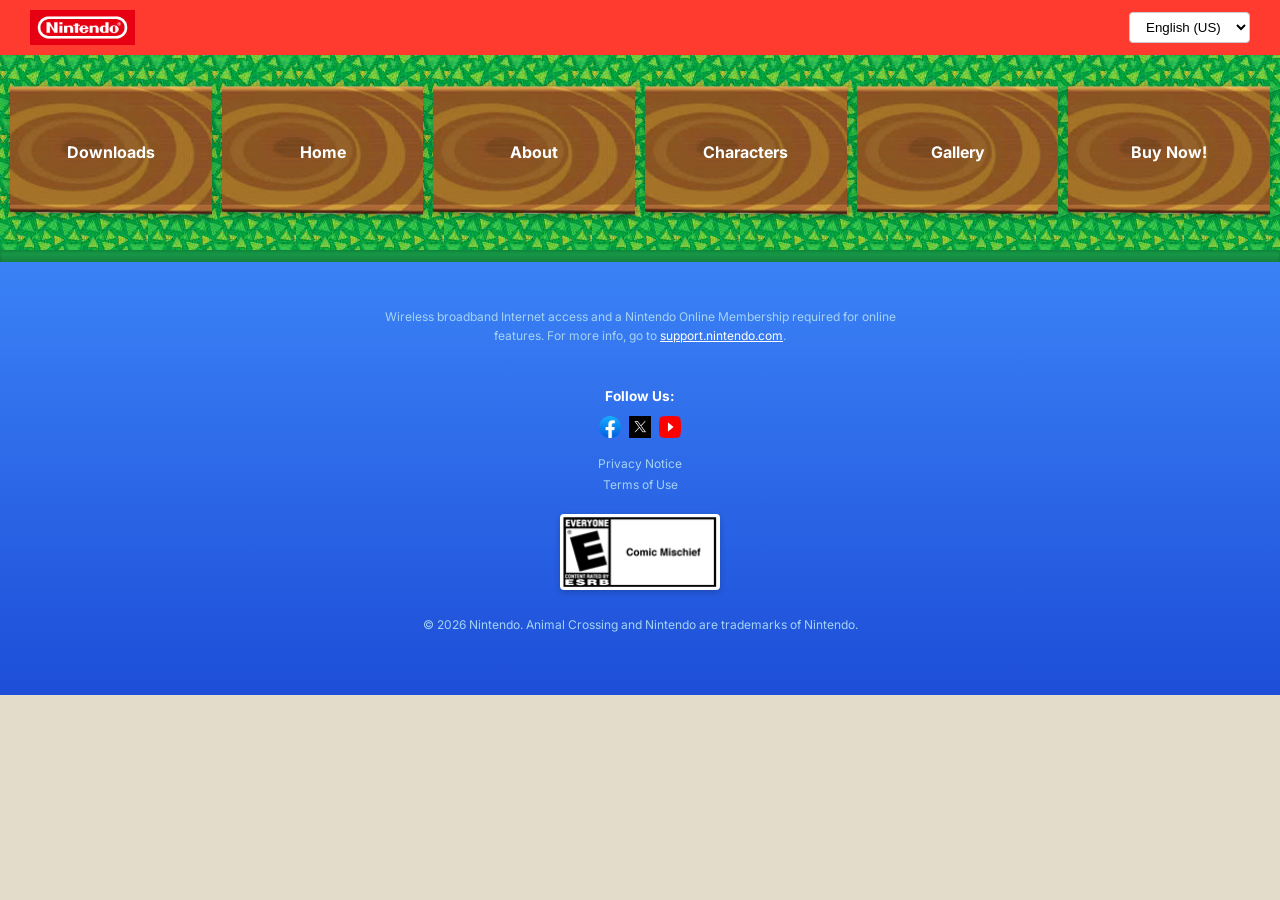
==== about.html @ 31c21793 "Pasted Nav bar" ====
<!DOCTYPE html>
<html lang="en">
<head>
    <meta charset="UTF-8">
    <meta name="viewport" content="width=device-width, initial-scale=1.0">
    <title>Animal Crossing: New Leaf - Nintendo Switch 2 Edition</title>
    <link rel="preconnect" href="https://fonts.googleapis.com">
    <link rel="preconnect" href="https://fonts.gstatic.com" crossorigin>
    <link href="https://fonts.googleapis.com/css2?family=Fredoka:wght@400;700&family=Inter:wght@400;700&display=swap" rel="stylesheet">
    <link rel="stylesheet" href="style.css">
</head>
<body class="downloads-page-body">

    <header id="top" class="top-bar">
        <div class="logo-box">
            <a href="index.html">
                <img src="images/Nintendo.svg.webp" alt="Website Logo" class="header-logo">
            </a>
        </div>
        <div class="language-selector">
            <select aria-label="Language Selector">
                <option value="en">English (US)</option>
            </select>
        </div>
    </header>

    <nav class="green-nav">
    <input type="checkbox" id="nav-toggle" class="nav-toggle">
    <label for="nav-toggle" class="hamburger-btn">
        <span></span>
        <span></span>
        <span></span>
    </label>
    <div class="nav-items-container">
        <a href="downloads.html" class="nav-item">Downloads</a>
        <a href="index.html" class="nav-item">Home</a>
        <a href="about.html" class="nav-item">About</a>
        <a href="characters.html" class="nav-item">Characters</a>
        <a href="gallery.html" class="nav-item">Gallery</a>
        <a href="#buy-modal" class="nav-item">Buy Now!</a>
    </div>
</nav>

<div class="nav-divider"></div>

<footer class="site-footer">
        <div class="footer-legal-text">
            <p>Wireless broadband Internet access and a Nintendo Online Membership required for online features. For more info, go to <a href="https://support.nintendo.com" target="_blank">support.nintendo.com</a>.</p>
        </div>

        <div class="footer-badges-row">
            <div class="footer-social-col">
                <span class="follow-text">Follow Us:</span>
                <div class="social-icons">
                    <a href="#" aria-label="Facebook"><img src="images/facebook.webp" alt=""></a>
                    <a href="#" aria-label="Twitter"><img src="images/twitter.webp" alt=""></a>
                    <a href="#" aria-label="YouTube"><img src="images/youtube.webp" alt=""></a>
                </div>
                <div class="footer-policy-links">
                    <a href="#">Privacy Notice</a>
                    <a href="#">Terms of Use</a>
                </div>
            </div>

            <div class="footer-badge-item">
                <img src="images/esrb.png" alt="ESRB Rating: E for Everyone with mild cartoon violence and crude humor" class="footer-img-box">
            </div>
        </div>

        <div class="footer-copyright">
            <p>&copy; 2026 Nintendo. Animal Crossing and Nintendo are trademarks of Nintendo.</p>
        </div>
    </footer>
</body>
---- style.css ----
/* CSS by Antonio Cortez */

@layer reset, base, layout, components, utilities, states, overrides, print;

/* TOKENS AND CUSTOM PROPERTIES */
@layer base {
    :root {
        --color-bg-cream: #e3dccb;
        --color-bg-main: #008000;
        --color-primary: #3b82f6;
        --color-primary-dark: #1d4ed8;
        --color-accent-red: #ff3b30;
        --color-accent-yellow: #facc15;
        --color-text-dark: #333333;
        --color-text-light: #ffffff;

        --font-body: 'Inter', Arial, sans-serif;
        --font-heading: 'Fredoka', Arial, sans-serif;

        --font-size-sm: 0.85rem;
        --font-size-base: 1rem;
        --font-size-lg: 1.2rem;
        --font-size-xl: 1.6rem;

        --line-height-body: 1.6;
        --max-line-length: 65ch;

        --spacing-md: 20px;
        --spacing-lg: 40px;

        --radius-sm: 4px;
        --radius-md: 8px;
        --radius-lg: 12px;
        --radius-pill: 50%;
    }
}


/* CSS RESET */

@layer reset {

    /* http://meyerweb.com/eric/tools/css/reset/ 
   v2.0 | 20110126
   License: none (public domain)
    */

    html, body, div, span, applet, object, iframe,
    h1, h2, h3, h4, h5, h6, p, blockquote, pre,
    a, abbr, acronym, address, big, cite, code,
    del, dfn, em, img, ins, kbd, q, s, samp,
    small, strike, strong, sub, sup, tt, var,
    b, u, i, center,
    dl, dt, dd, ol, ul, li,
    fieldset, form, label, legend,
    table, caption, tbody, tfoot, thead, tr, th, td,
    article, aside, canvas, details, embed, 
    figure, figcaption, footer, header, hgroup, 
    menu, nav, output, ruby, section, summary,
    time, mark, audio, video {
        margin: 0;
        padding: 0;
        border: 0;
        font-size: 100%;
        font: inherit;
        vertical-align: baseline;
    }
    /* HTML5 display-role reset for older browsers */
    article, aside, details, figcaption, figure, 
    footer, header, hgroup, menu, nav, section {
        display: block;
    }

    ol, ul { list-style: none; }
    table { border-collapse: collapse; border-spacing: 0; }
}


/* BASE STYLES */

@layer base {
    html {
        scroll-behavior: smooth;
    }

    body {
        margin: 0;
        font-family: var(--font-body);
        font-size: var(--font-size-base);
        line-height: var(--line-height-body);
        color: var(--color-text-dark);
        background-color: var(--color-bg-cream);
    }

    h1, h2, h3, h4, h5, h6 {
        font-family: var(--font-heading);
        color: var(--color-text-dark);
        margin-bottom: 0.75rem;
    }

    p {
        max-width: var(--max-line-length);
        margin-bottom: 1rem;
    }
}


/* COMPONENTS */

@layer components {
    .top-bar {
        background-color: var(--color-accent-red);
        display: flex;
        justify-content: space-between;
        align-items: center;
        padding: 10px 30px;
    }

    .logo-box {
        display: flex;
        align-items: center;
    }

    .header-logo {
        height: 35px;
        width: auto;
        display: block;
    }

    .language-selector select {
        padding: 6px 12px;
        border-radius: var(--radius-sm);
        border: 1px solid #ccc;
        background-color: #fff;
        cursor: pointer;
    }

    .banner-section {
        background-image: url('images/sea_background.png');
        background-size: cover;
        background-position: center;
        background-repeat: no-repeat;
        background-color: #e8b0f7;
        padding: 60px 20px;
        display: flex;
        justify-content: center;
        align-items: center;
        position: relative;
    }

    .banner-image-box {
        background-color: transparent;
        width: 100%;
        max-width: 700px;
        aspect-ratio: 7 / 3;
        display: flex;
        justify-content: center;
        align-items: center;
    }

    .banner-img {
        width: 100%;
        height: auto;
        border-radius: var(--radius-md);
        box-shadow: 0 4px 15px rgba(0, 0, 0, 0.2);
        display: block;
    }

    .overlapping-logo {
        position: absolute;
        top: -5px;
        left: 50%;
        transform: translateX(-50%);
        width: 500px;
        max-width: 90vw;
        height: auto;
        aspect-ratio: 5 / 5;
        animation: fadeInAndFloat 1.5s ease-out forwards;
        z-index: 10;
        filter: drop-shadow(0 4px 6px rgba(0, 0, 0, 0.3));
    }

    @keyframes fadeInAndFloat {
        0% { opacity: 0; transform: translate(-50%, -30px); }
        100% { opacity: 1; transform: translate(-50%, 0); }
    }

    .green-nav {
        background-image: url('images/grass.jpg');
        background-repeat: repeat;
        background-color: #2e8b57;
        display: flex;
        justify-content: space-evenly;
        align-items: center;
        padding: 20px 10px;
    }

    .nav-items-container {
        display: flex;
        justify-content: space-evenly;
        align-items: center;
        width: 100%;
        gap: 10px;
    }

    .nav-item {
        background-image: url('images/board_icon.png');
        background-size: cover;
        background-position: center;
        background-repeat: no-repeat;
        width: 210px;
        height: 155px;
        display: flex;
        align-items: center;
        justify-content: center;
        text-decoration: none;
        color: var(--color-text-light);
        font-weight: bold;
        filter: drop-shadow(0 2px 4px rgba(0, 0, 0, 0.3));
        transition: transform 0.2s ease;
    }

    .nav-divider {
        height: 12px;
        background: linear-gradient(to bottom, #16a34a, #15803d);
        box-shadow: inset 0 2px 3px rgba(0, 0, 0, 0.2);
    }

    .nav-toggle, 
    .hamburger-btn {
        display: none;
    }

    .main-content {
        background-image: url('images/green_background.jpg');
        background-position: center;
        background-repeat: no-repeat;
        background-size: cover;
        background-color: var(--color-bg-main);
        text-align: center;
        padding: 40px 20px 60px 20px;
    }

    .wooden-title-banner {
        background-image: url('images/board_icon.png');
        background-size: 100% 100%;
        background-repeat: no-repeat;
        padding: 18px 60px;
        margin-bottom: -15px;
        z-index: 3;
        filter: drop-shadow(0 4px 6px rgba(0, 0, 0, 0.4));
    }

    .wooden-title-banner h2 {
        margin: 0;
        font-size: var(--font-size-xl);
        color: #ffffff;
        text-shadow: 2px 2px 4px rgba(0, 0, 0, 0.5);
        text-align: center;
    }

    .downloads-main-content {
        background-image: url('images/sea_background.png');
        background-size: cover;
        background-position: center;
        background-repeat: no-repeat;
        position: relative;
        padding: 60px 20px 80px 20px;
        display: flex;
        flex-direction: column;
        align-items: center;
    }

    .downloads-main-content::before {
        content: "";
        position: absolute;
        top: 0; left: 0; right: 0; bottom: 0;
        backdrop-filter: blur(6px);
        background-color: rgba(0, 0, 0, 0.2);
        z-index: 1;
    }

    .downloads-main-content > * {
        position: relative;
        z-index: 2;
    }

    .downloads-panel {
        background-image: url('images/apple_print.png');
        background-repeat: repeat;
        background-size: 200px;
        border-radius: 16px;
        border: 4px solid #ffffff;
        box-shadow: 0 10px 30px rgba(0, 0, 0, 0.3);
        max-width: 850px;
        width: 100%;
        padding: 50px 40px 40px 40px;
        text-align: center;
    }

    .downloads-panel h3 {
        margin-top: 0;
        color: #15803d;
        font-size: 1.7rem;
        margin-bottom: 20px;
        text-shadow: 1px 1px 2px rgba(0,0,0,0.1);
    }

    .panel-intro {
        background-color: #ffffff;
        border: 2px solid #cbd5e1;
        border-radius: 10px;
        padding: 18px 22px;
        box-shadow: 0 4px 10px rgba(0, 0, 0, 0.06);
        font-size: 1.05rem;
        color: #333333;
        max-width: 650px;
        margin: 0 auto 25px auto;
        line-height: 1.5;
        text-align: left;
    }

    .downloads-card-grid {
        display: grid;
        grid-template-columns: repeat(auto-fit, minmax(260px, 1fr));
        gap: 20px;
        margin-top: 35px;
    }

    .sub-feature-card {
        background-color: #ffffff;
        border: 2px solid #cbd5e1;
        border-radius: 10px;
        overflow: hidden;
        box-shadow: 0 4px 10px rgba(0, 0, 0, 0.08);
        display: flex;
        flex-direction: column;
        text-align: left;
        transition: transform 0.2s ease, box-shadow 0.2s ease;
    }

    .sub-card-header {
        background: linear-gradient(to bottom, #3b82f6, #1d4ed8);
        color: #ffffff;
        padding: 12px 15px;
        font-weight: bold;
        font-size: 1rem;
        text-shadow: 1px 1px 2px rgba(0,0,0,0.3);
    }

    .sub-card-body {
        padding: 15px;
        display: flex;
        flex-direction: column;
        justify-content: space-between;
        flex-grow: 1;
    }

    .sub-card-body p {
        margin: 0 0 15px 0;
        font-size: 0.9rem;
        color: #4b5563;
        line-height: 1.4;
    }

    .sub-card-link {
        font-weight: bold;
        color: #2563eb;
        font-size: 0.85rem;
        text-decoration: none;
    }

    .sub-card-preview {
        width: 100%;
        height: 100%;
        background-color: #f1f5f9;
        border-radius: 6px;
        overflow: hidden;
        margin-bottom: 12px;
        border: 1px solid #e2e8f0;
        display: flex;
        align-items: center;
        justify-content: center;
    }

    .sub-card-preview img {
        width: 100%;
        height: 100%;
        object-fit: cover;
        display: block;
    }

    .downloads-main-content .trailer-wrapper {
        max-width: 1200px;
        width: 100%;
        align-items: center;
        gap: 20px;
    }

    .trailer-wrapper {
        display: flex;
        justify-content: center;
        align-items: center;
        gap: 30px;
        max-width: 1100px;
        margin: 0 auto 40px auto;
    }

    .char-box {
        width: 200px;
        aspect-ratio: 3 / 4;
        display: flex;
        justify-content: center;
        align-items: center;
    }

    .floating-char {
        width: 100%;
        height: auto;
        display: block;
        filter: drop-shadow(0 10px 8px rgba(0, 0, 0, 0.4));
    }

    .trailer-wrapper .video-container {
        margin-bottom: 0;
        flex-grow: 1;
        max-width: 550px;
    }

    .video-container {
        display: flex;
        justify-content: center;
        margin-bottom: 40px;
    }

    .video-backdrop-box {
        background-image: url('images/video_background.png');
        background-size: cover;
        background-position: center;
        background-repeat: no-repeat;
        padding: 30px 40px;
        border-radius: var(--radius-lg);
        display: flex;
        justify-content: center;
        align-items: center;
        height: 100%;
        width: 100%;
        max-width: 650px;
    }

    .responsive-video-wrapper {
        position: relative;
        width: 100%;
        aspect-ratio: 16 / 9;
    }

    .video-box {
        background-color: #cbd5e1;
        width: 100%;
        height: 100%;
        max-width: 100%;
        display: block;
        border-radius: var(--radius-md);
        box-shadow: 0 4px 15px rgba(0, 0, 0, 0.3);
    }

    .site-footer {
        background: linear-gradient(to bottom, #3b82f6, #1d4ed8);
        color: #a5d3f3;
        padding: 45px 20px;
        font-family: inherit;
        display: flex;
        flex-direction: column;
        align-items: center;
        text-align: center;
    }

    .footer-legal-text {
        max-width: 820px;
        margin: 0 auto 25px auto;
        font-size: 0.75rem;
        line-height: 1.6;
        text-align: center;
    }

    .footer-legal-text a {
        color: #ffffff;
        text-decoration: underline;
    }

    .footer-badges-row {
        display: flex;
        flex-direction: column;
        align-items: center;
        gap: 20px;
        margin-bottom: 25px;
        width: 100%;
    }

    .footer-social-col {
        display: flex;
        flex-direction: column;
        align-items: center;
        gap: 8px;
    }

    .follow-text {
        font-weight: bold;
        font-size: 0.85rem;
        color: #ffffff;
    }

    .social-icons {
        display: flex;
        gap: 8px;
        justify-content: center;
    }

    .social-icons img {
        width: 22px;
        height: 22px;
    }

    .footer-policy-links {
        display: flex;
        flex-direction: column;
        font-size: 0.75rem;
        gap: 2px;
        align-items: center;
    }

    .footer-policy-links a {
        color: #a5d3f3;
        text-decoration: none;
    }

    .footer-badge-item {
        background-color: #ffffff;
        border-radius: var(--radius-sm);
        padding: 3px;
        display: flex;
        align-items: center;
        justify-content: center;
        box-shadow: 0 2px 6px rgba(0, 0, 0, 0.2);
    }

    .footer-img-box {
        height: 70px;
        width: auto;
        display: block;
    }

    .footer-copyright {
        display: flex;
        flex-direction: column;
        font-size: 0.75rem;
        gap: 2px;
        align-items: center;
    }
}


/* STATES */

@layer states {
    .nav-item:hover {
        transform: scale(1.08) translateY(-2px);
        filter: drop-shadow(0 4px 8px rgba(0, 0, 0, 0.4));
    }

    .footer-policy-links a:hover {
        text-decoration: underline;
    }
}


/* OVERRIDES AND RESPONSIVE MEDIA QUERIES */

@layer overrides {
    @media (max-width: 768px) {
        .green-nav {
            flex-direction: column;
            align-items: stretch;
            padding: 15px 20px;
        }

        .hamburger-btn {
            display: flex;
            flex-direction: column;
            justify-content: space-between;
            width: 35px;
            height: 26px;
            cursor: pointer;
            margin: 0 auto;
        }

        .hamburger-btn span {
            display: block;
            height: 4px;
            width: 100%;
            background-color: #ffffff;
            border-radius: var(--radius-sm);
            box-shadow: 0 2px 4px rgba(0, 0, 0, 0.3);
        }

        .nav-items-container {
            display: none;
            flex-direction: column;
            gap: 12px;
            width: 100%;
            margin-top: 15px;
        }

        .nav-toggle:checked ~ .nav-items-container {
            display: flex;
        }

        .green-nav .nav-item {
            width: 100%;
            height: 70px;
            background-size: cover;
        }
    }
}


/* PRINT STYLES */

@layer print {
    @media print {
        body {
            background: #ffffff !important;
            color: #000000 !important;
        }
        .top-bar, .green-nav, .site-footer {
            display: none !important;
        }
        .main-content {
            padding: 0 !important;
            background: none !important;
        }
        a {
            text-decoration: underline;
            color: #000000;
        }
    }
}
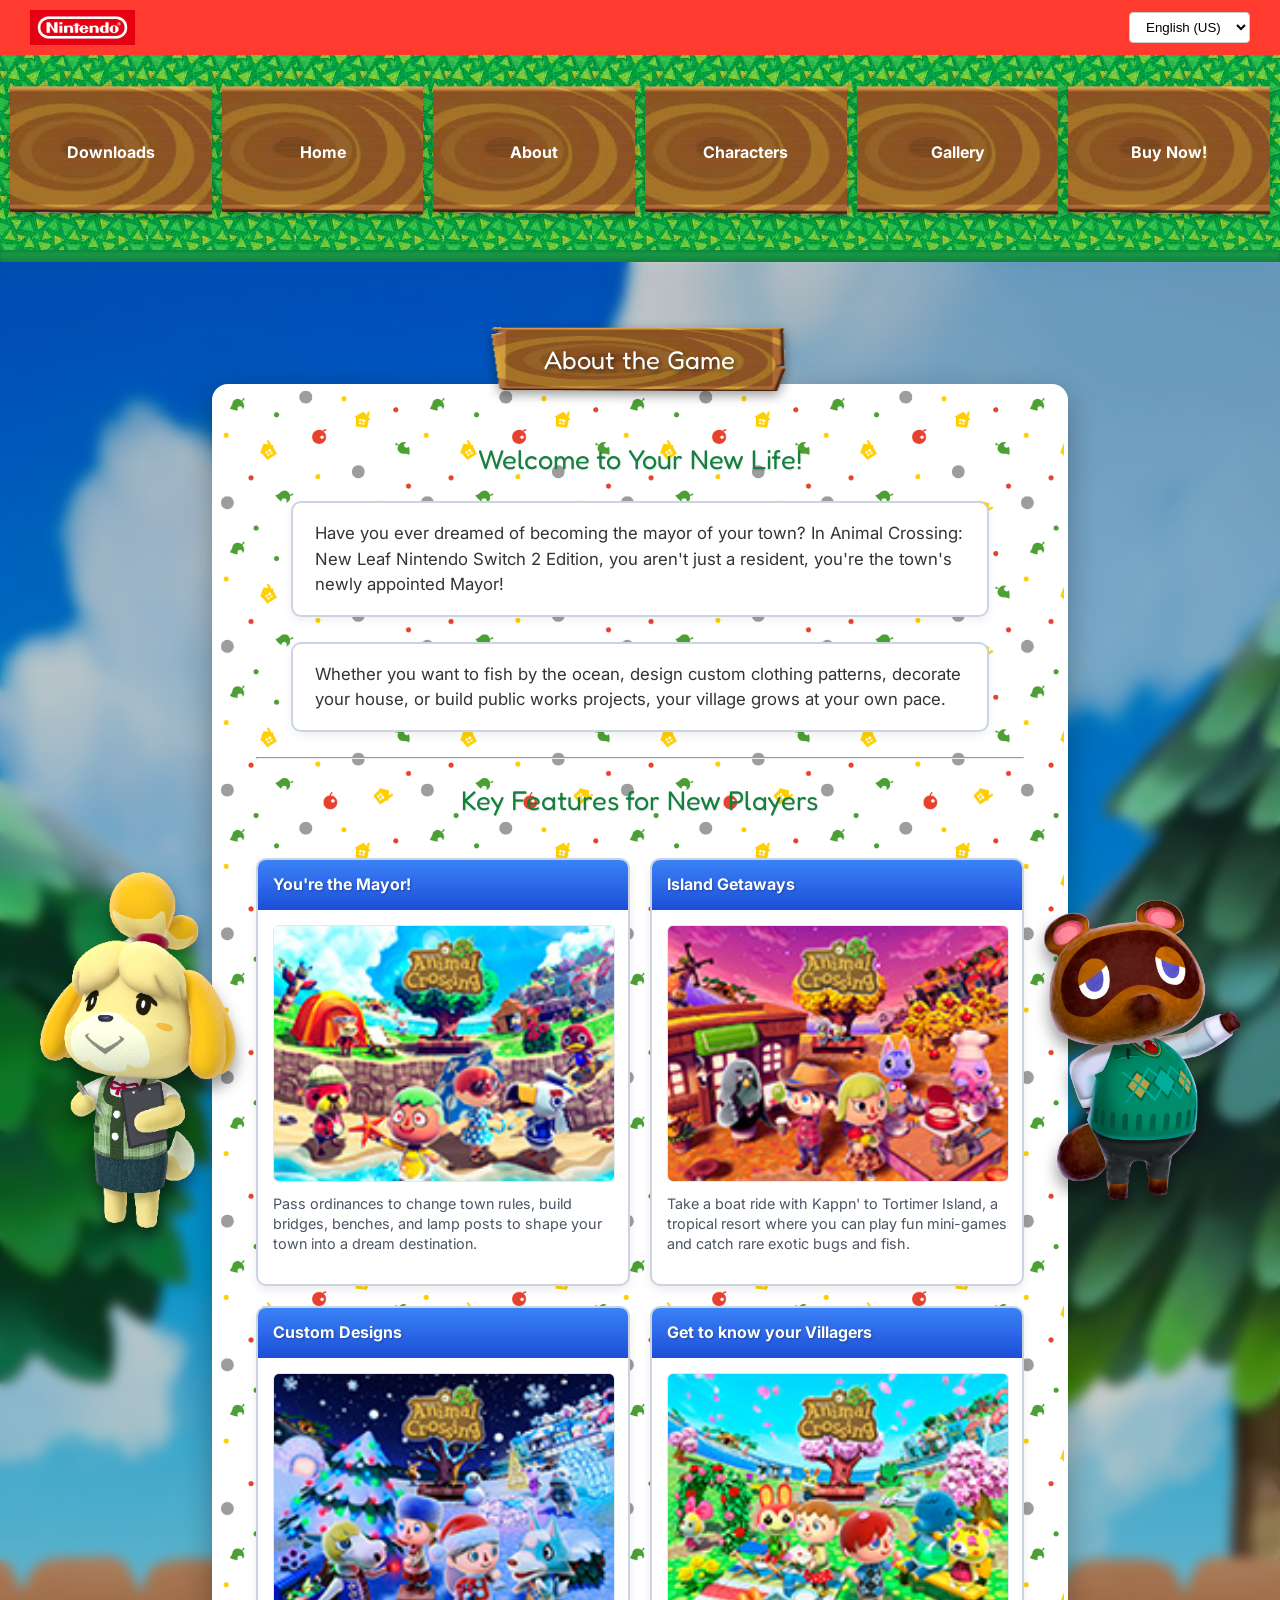
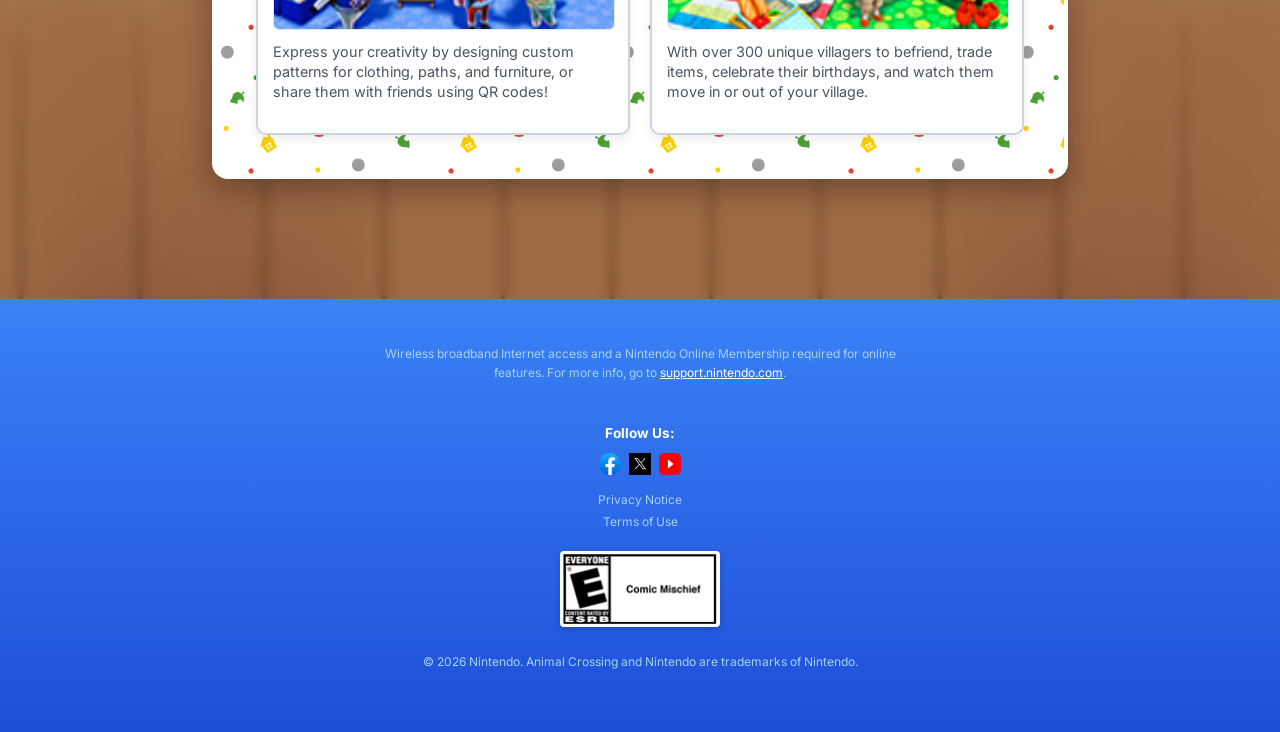
==== commit dd7c9122: "Update about.html" ====
--- a/about.html
+++ b/about.html
@@ -43,6 +43,85 @@
 
 <div class="nav-divider"></div>
 
+<main class="downloads-main-content">
+
+        <div class="trailer-wrapper">
+
+            <div class="char-box char-left">
+                <img src="images/char1.png" alt="Character 1" class="floating-char">
+            </div>
+
+            <div style="display: flex; flex-direction: column; align-items: center; flex-grow: 1; max-width: 850px;">
+
+                <div class="wooden-title-banner">
+                    <h2>About the Game</h2>
+                </div>
+
+                <div class="downloads-panel">
+                    <h3>Welcome to Your New Life!</h3>
+                    <p class="panel-intro">
+                        Have you ever dreamed of becoming the mayor of your town? In <em>Animal Crossing: New Leaf Nintendo Switch 2 Edition</em>, you aren't just a resident, you're the town's newly appointed Mayor!
+                    </p>
+                    <p class="panel-intro">
+                        Whether you want to fish by the ocean, design custom clothing patterns, decorate your house, or build public works projects, your village grows at your own pace.
+                    </p>
+
+                    <hr class="card-section-divider">
+
+                    <h3 style="margin-top: 20px;">Key Features for New Players</h3>
+
+                    <div class="downloads-card-grid">
+
+                        <div class="sub-feature-card">
+                            <div class="sub-card-header">You're the Mayor!</div>
+                            <div class="sub-card-body">
+                                <div class="sub-card-preview">
+                                    <img src="images/wallpaper1_thumb.jpg" alt="Mayor Feature Preview">
+                                </div>
+                                <p>Pass ordinances to change town rules, build bridges, benches, and lamp posts to shape your town into a dream destination.</p>
+                            </div>
+                        </div>
+
+                        <div class="sub-feature-card">
+                            <div class="sub-card-header">Island Getaways</div>
+                            <div class="sub-card-body">
+                                <div class="sub-card-preview">
+                                    <img src="images/wallpaper2_thumb.jpg" alt="Island Feature Preview">
+                                </div>
+                                <p>Take a boat ride with Kappn' to Tortimer Island, a tropical resort where you can play fun mini-games and catch rare exotic bugs and fish.</p>
+                            </div>
+                        </div>
+
+                        <div class="sub-feature-card">
+                            <div class="sub-card-header">Custom Designs</div>
+                            <div class="sub-card-body">
+                                <div class="sub-card-preview">
+                                    <img src="images/wallpaper3_thumb.jpg" alt="Custom Designs Preview">
+                                </div>
+                                <p>Express your creativity by designing custom patterns for clothing, paths, and furniture, or share them with friends using QR codes!</p>
+                            </div>
+                        </div>
+
+                        <div class="sub-feature-card">
+                            <div class="sub-card-header">Get to know your Villagers</div>
+                            <div class="sub-card-body">
+                                <div class="sub-card-preview">
+                                    <img src="images/wallpaper4_thumb.jpg" alt="Villagers Preview">
+                                </div>
+                                <p>With over 300 unique villagers to befriend, trade items, celebrate their birthdays, and watch them move in or out of your village.</p>
+                            </div>
+                        </div>
+                    </div>
+                </div>
+            </div>
+
+            <div class="char-box char-right">
+                <img src="images/char2.png" alt="Character 2" class="floating-char">
+            </div>
+        </div>
+
+    </main>
+
 <footer class="site-footer">
         <div class="footer-legal-text">
             <p>Wireless broadband Internet access and a Nintendo Online Membership required for online features. For more info, go to <a href="https://support.nintendo.com" target="_blank">support.nintendo.com</a>.</p>
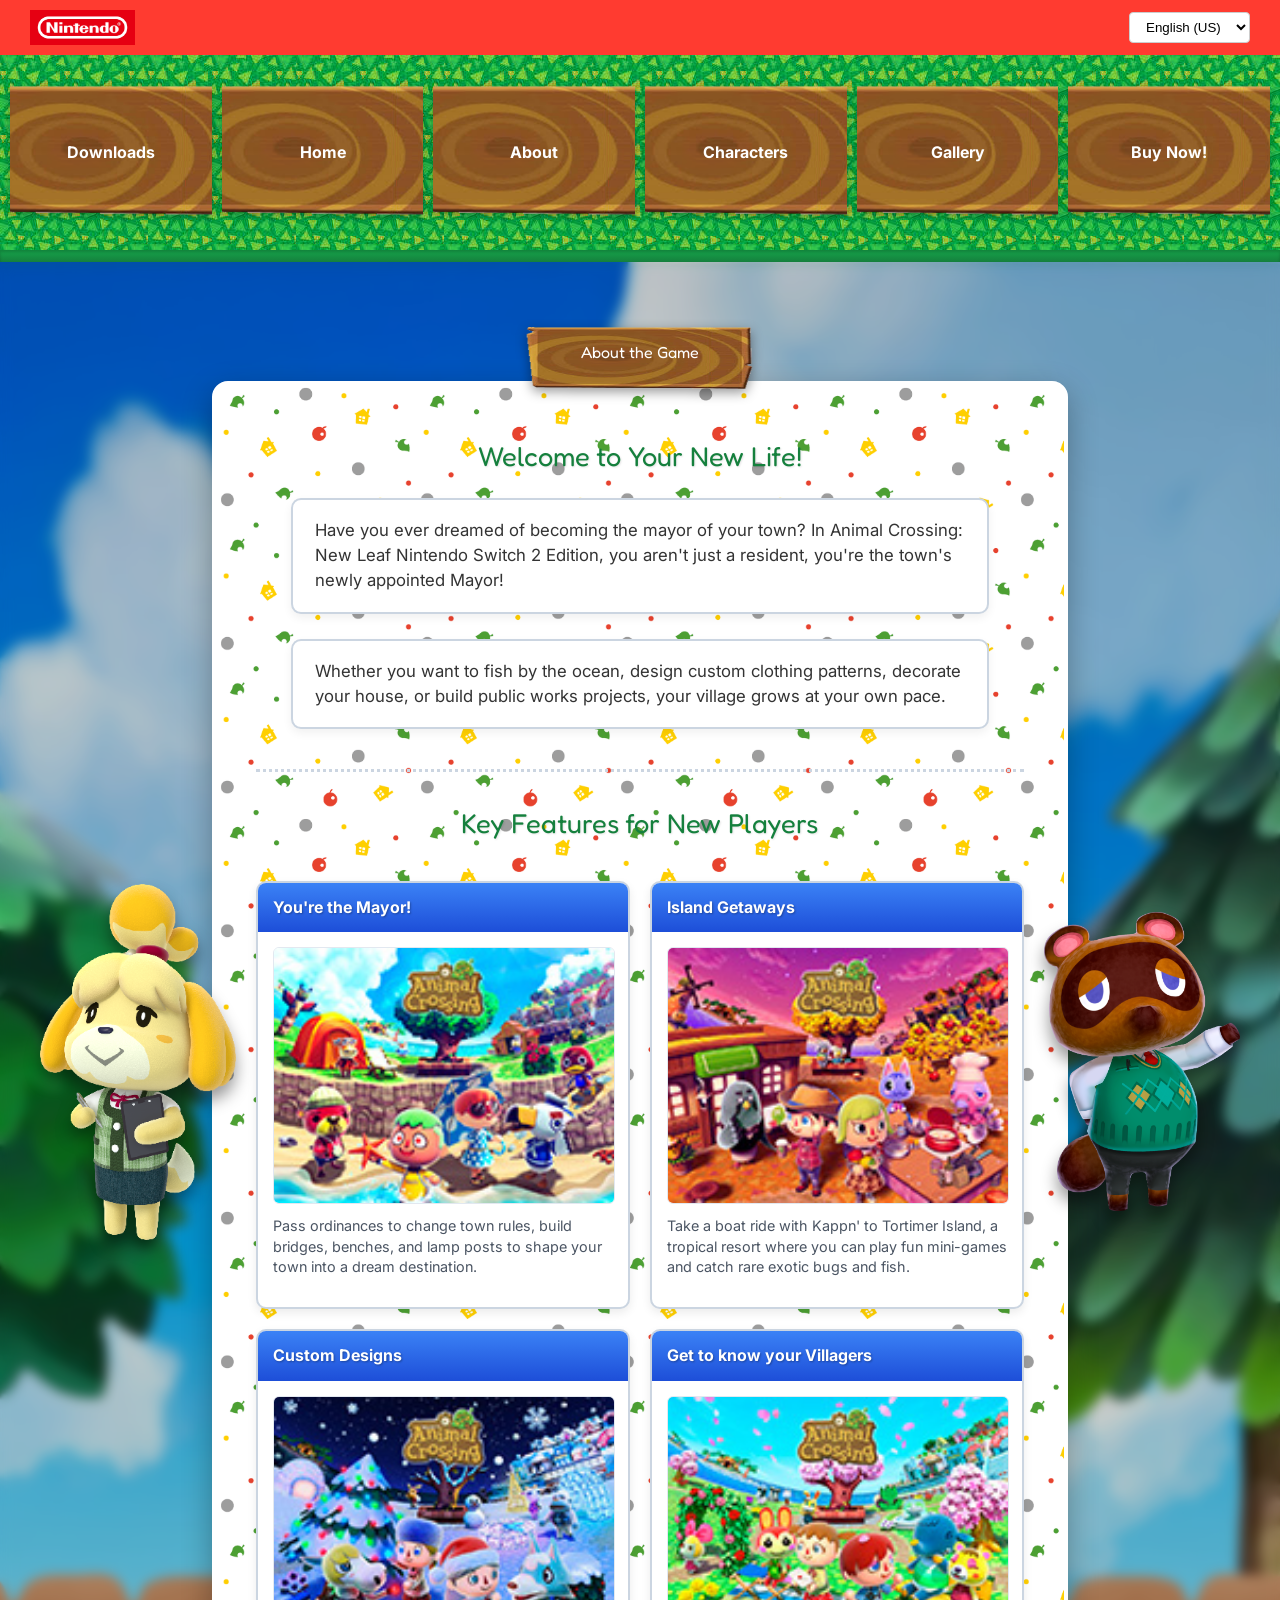
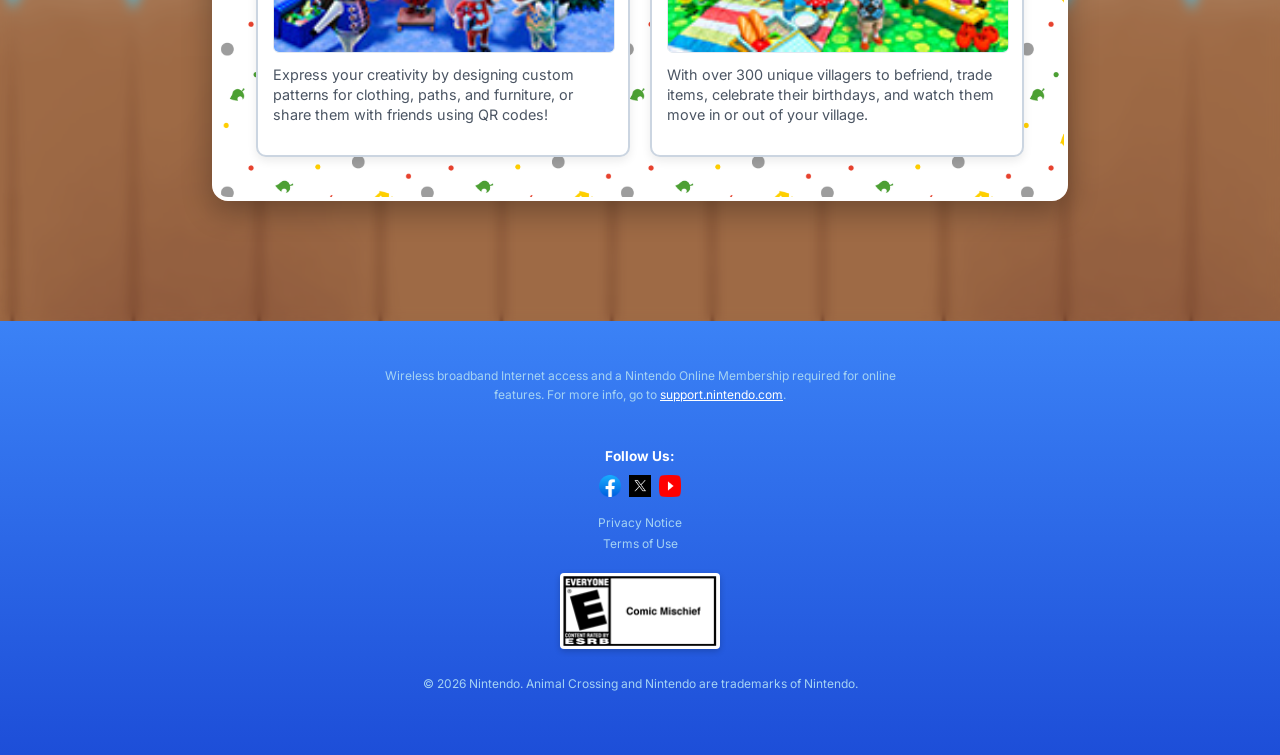
==== commit de986488: "h2 to h1" ====
--- a/about.html
+++ b/about.html
@@ -36,8 +36,8 @@
         <a href="index.html" class="nav-item">Home</a>
         <a href="about.html" class="nav-item">About</a>
         <a href="characters.html" class="nav-item">Characters</a>
-        <a href="gallery.html" class="nav-item">Gallery</a>
-        <a href="#buy-modal" class="nav-item">Buy Now!</a>
+        <a href="#" class="nav-item">Gallery</a>
+        <a href="#" class="nav-item">Buy Now!</a>
     </div>
 </nav>
 
@@ -54,7 +54,7 @@
             <div style="display: flex; flex-direction: column; align-items: center; flex-grow: 1; max-width: 850px;">
 
                 <div class="wooden-title-banner">
-                    <h2>About the Game</h2>
+                    <h1>About the Game</h1>
                 </div>
 
                 <div class="downloads-panel">
--- a/style.css
+++ b/style.css
@@ -7,7 +7,7 @@
     :root {
         --color-bg-cream: #e3dccb;
         --color-bg-main: #008000;
-        --color-primary: #3b82f6;
+        --color-primary: #2a71e3;
         --color-primary-dark: #1d4ed8;
         --color-accent-red: #ff3b30;
         --color-accent-yellow: #facc15;
@@ -94,7 +94,7 @@
 
     h1, h2, h3, h4, h5, h6 {
         font-family: var(--font-heading);
-        color: var(--color-text-dark);
+        color: var(--color-text-light);
         margin-bottom: 0.75rem;
     }
 
@@ -421,6 +421,80 @@
         filter: drop-shadow(0 10px 8px rgba(0, 0, 0, 0.4));
     }
 
+    .card-section-divider {
+        border: none;
+        border-top: 3px dotted #cbd5e1;
+        margin: 40px 0 30px 0;
+        width: 100%;
+    }
+
+    .char-vertical-list {
+        display: flex;
+        flex-direction: column;
+        gap: 30px;
+        margin-top: 25px;
+    }
+
+    .char-profile-card {
+        background-color: #ffffff;
+        border: 2px solid #cbd5e1;
+        border-radius: 12px;
+        padding: 20px;
+        display: flex;
+        align-items: center;
+        gap: 25px;
+        box-shadow: 0 4px 12px rgba(0, 0, 0, 0.08);
+        text-align: left;
+        transition: transform 0.2s ease, box-shadow 0.2s ease;
+    }
+
+    .char-profile-card:hover {
+        transform: translateY(-3px);
+        box-shadow: 0 6px 16px rgba(0, 0, 0, 0.15);
+    }
+
+    .char-render-space {
+        width: 140px;
+        height: 140px;
+        flex-shrink: 0;
+        background-color: #f1f5f9;
+        border-radius: 8px;
+        display: flex;
+        align-items: center;
+        justify-content: center;
+        border: 1px solid #e2e8f0;
+    }
+
+    .profile-char-img {
+        max-width: 120px;
+        max-height: 120px;
+        object-fit: contain;
+        filter: drop-shadow(0 4px 6px rgba(0, 0, 0, 0.2));
+    }
+
+    .char-info-box {
+        flex-grow: 1;
+        display: flex;
+        flex-direction: column;
+        gap: 10px;
+    }
+
+    .wooden-name-banner {
+        background-image: url('images/board_icon.png');
+        background-size: 100% 100%;
+        background-repeat: no-repeat;
+        padding: 10px 25px;
+        display: inline-block;
+        filter: drop-shadow(0 2px 4px rgba(0, 0, 0, 0.3));
+    }
+
+    .wooden-name-banner h3 {
+        margin: 0;
+        font-size: 1.2rem;
+        color: #ffffff;
+        text-shadow: 1px 1px 3px rgba(0, 0, 0, 0.5);
+    }
+
     .trailer-wrapper .video-container {
         margin-bottom: 0;
         flex-grow: 1;
@@ -556,6 +630,12 @@
         font-size: 0.75rem;
         gap: 2px;
         align-items: center;
+    }
+
+    :focus-visible {
+    outline: 3px solid var(--color-accent-yellow);
+    outline-offset: 2px;
+    box-shadow: 0 0 0 5px #ffffff;
     }
 }
 
@@ -620,6 +700,24 @@
             height: 70px;
             background-size: cover;
         }
+
+        @media (max-width: 600px) {
+        .char-profile-card {
+            flex-direction: column;
+            text-align: center;
+        }
+        .char-info-box {
+            align-items: center;
+        }
+
+        @media (prefers-reduced-motion: reduce) {
+        .overlapping-logo {
+                animation: none;
+            }
+            .nav-item {
+                transition: none;
+            }
+        }
     }
 }
 
@@ -643,5 +741,6 @@
             text-decoration: underline;
             color: #000000;
         }
+        }
     }
 }
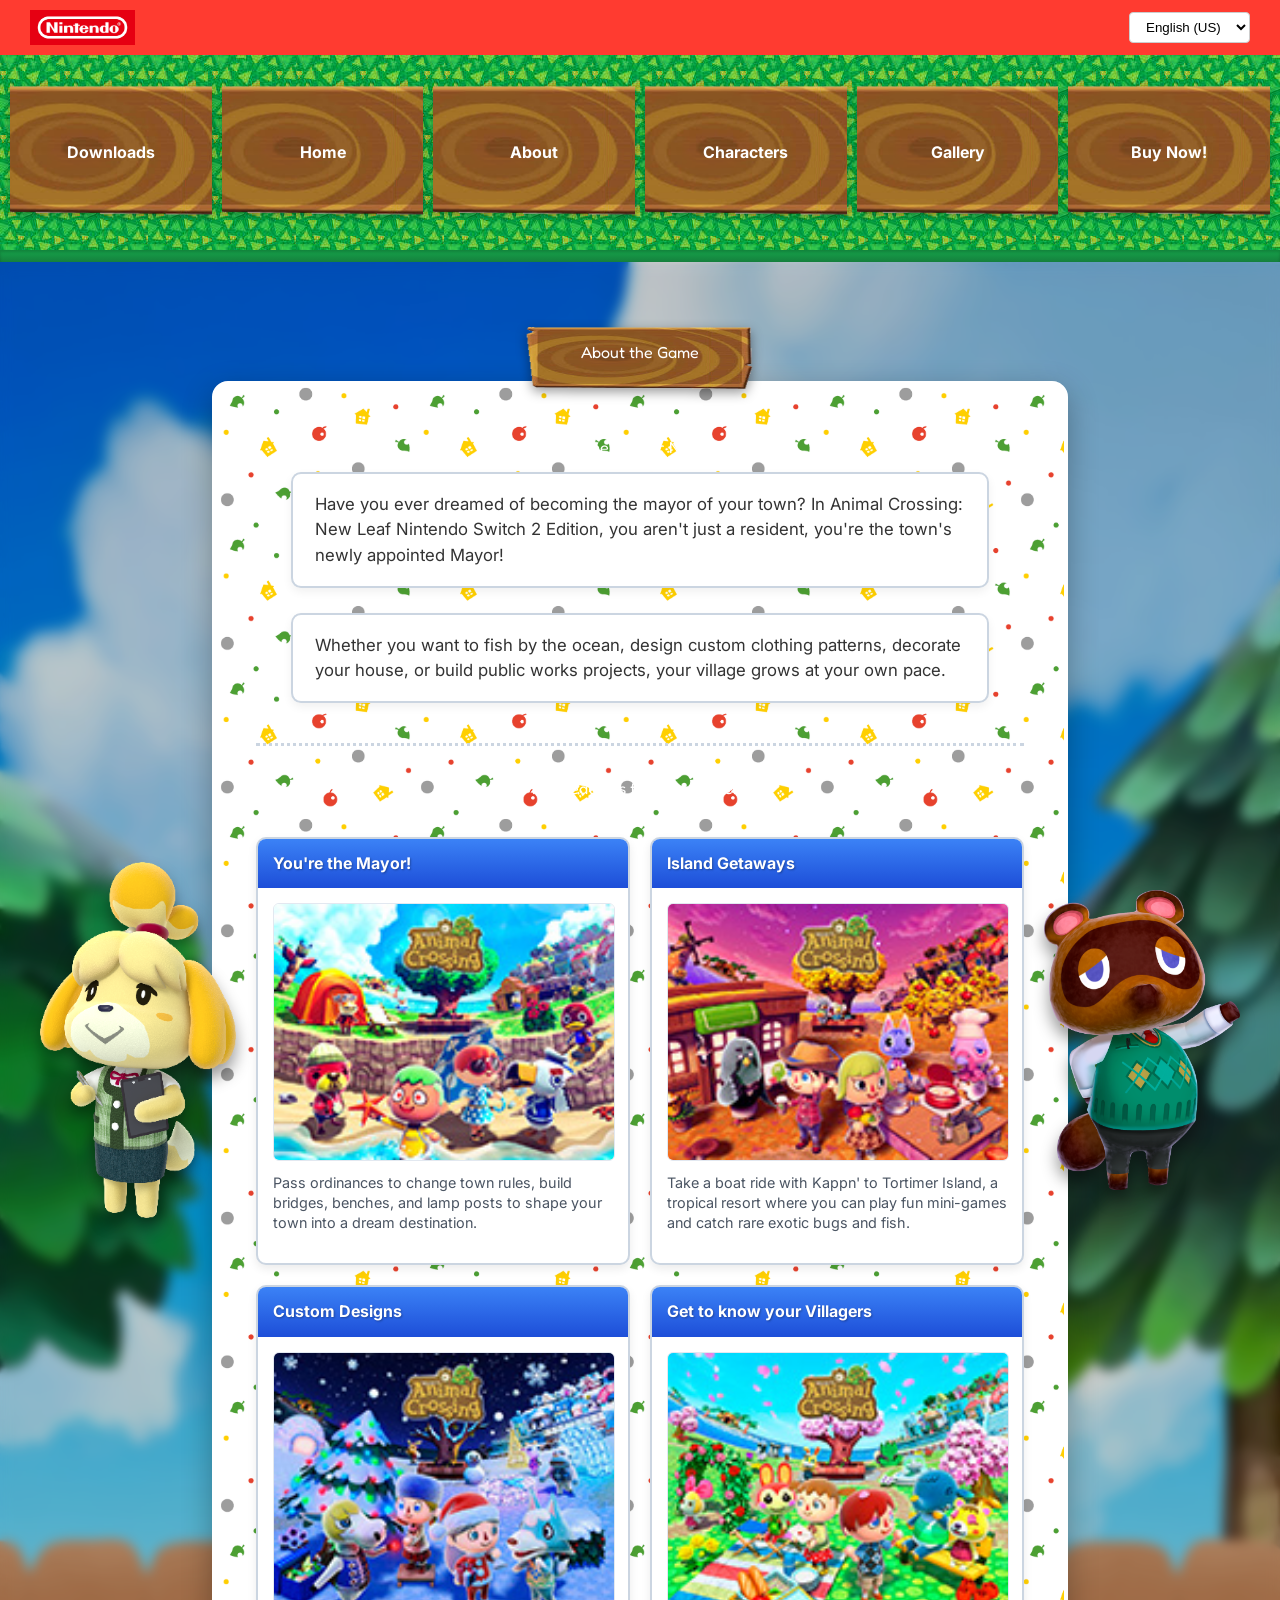
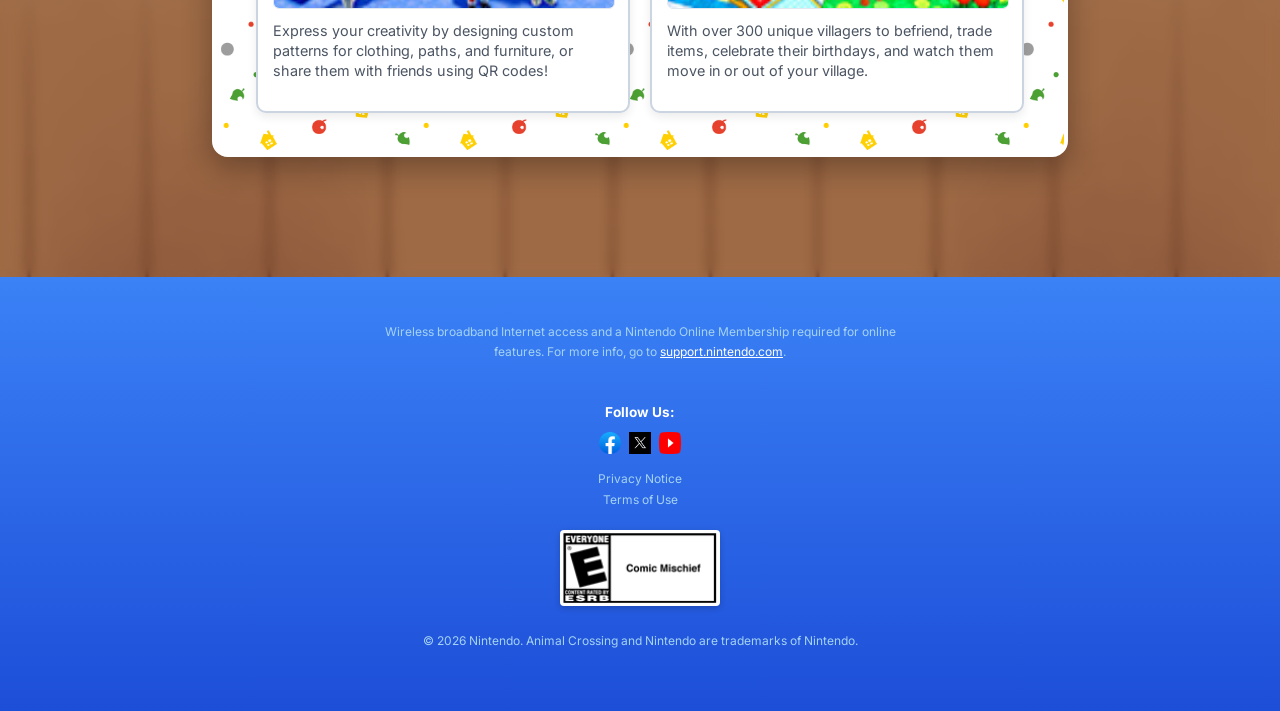
==== commit 1224562a: "Update about.html" ====
--- a/about.html
+++ b/about.html
@@ -58,7 +58,7 @@
                 </div>
 
                 <div class="downloads-panel">
-                    <h3>Welcome to Your New Life!</h3>
+                    <h2>Welcome to Your New Life!</h2>
                     <p class="panel-intro">
                         Have you ever dreamed of becoming the mayor of your town? In <em>Animal Crossing: New Leaf Nintendo Switch 2 Edition</em>, you aren't just a resident, you're the town's newly appointed Mayor!
                     </p>
@@ -68,7 +68,7 @@
 
                     <hr class="card-section-divider">
 
-                    <h3 style="margin-top: 20px;">Key Features for New Players</h3>
+                    <h2 style="margin-top: 20px;">Key Features for New Players</h2>
 
                     <div class="downloads-card-grid">
 
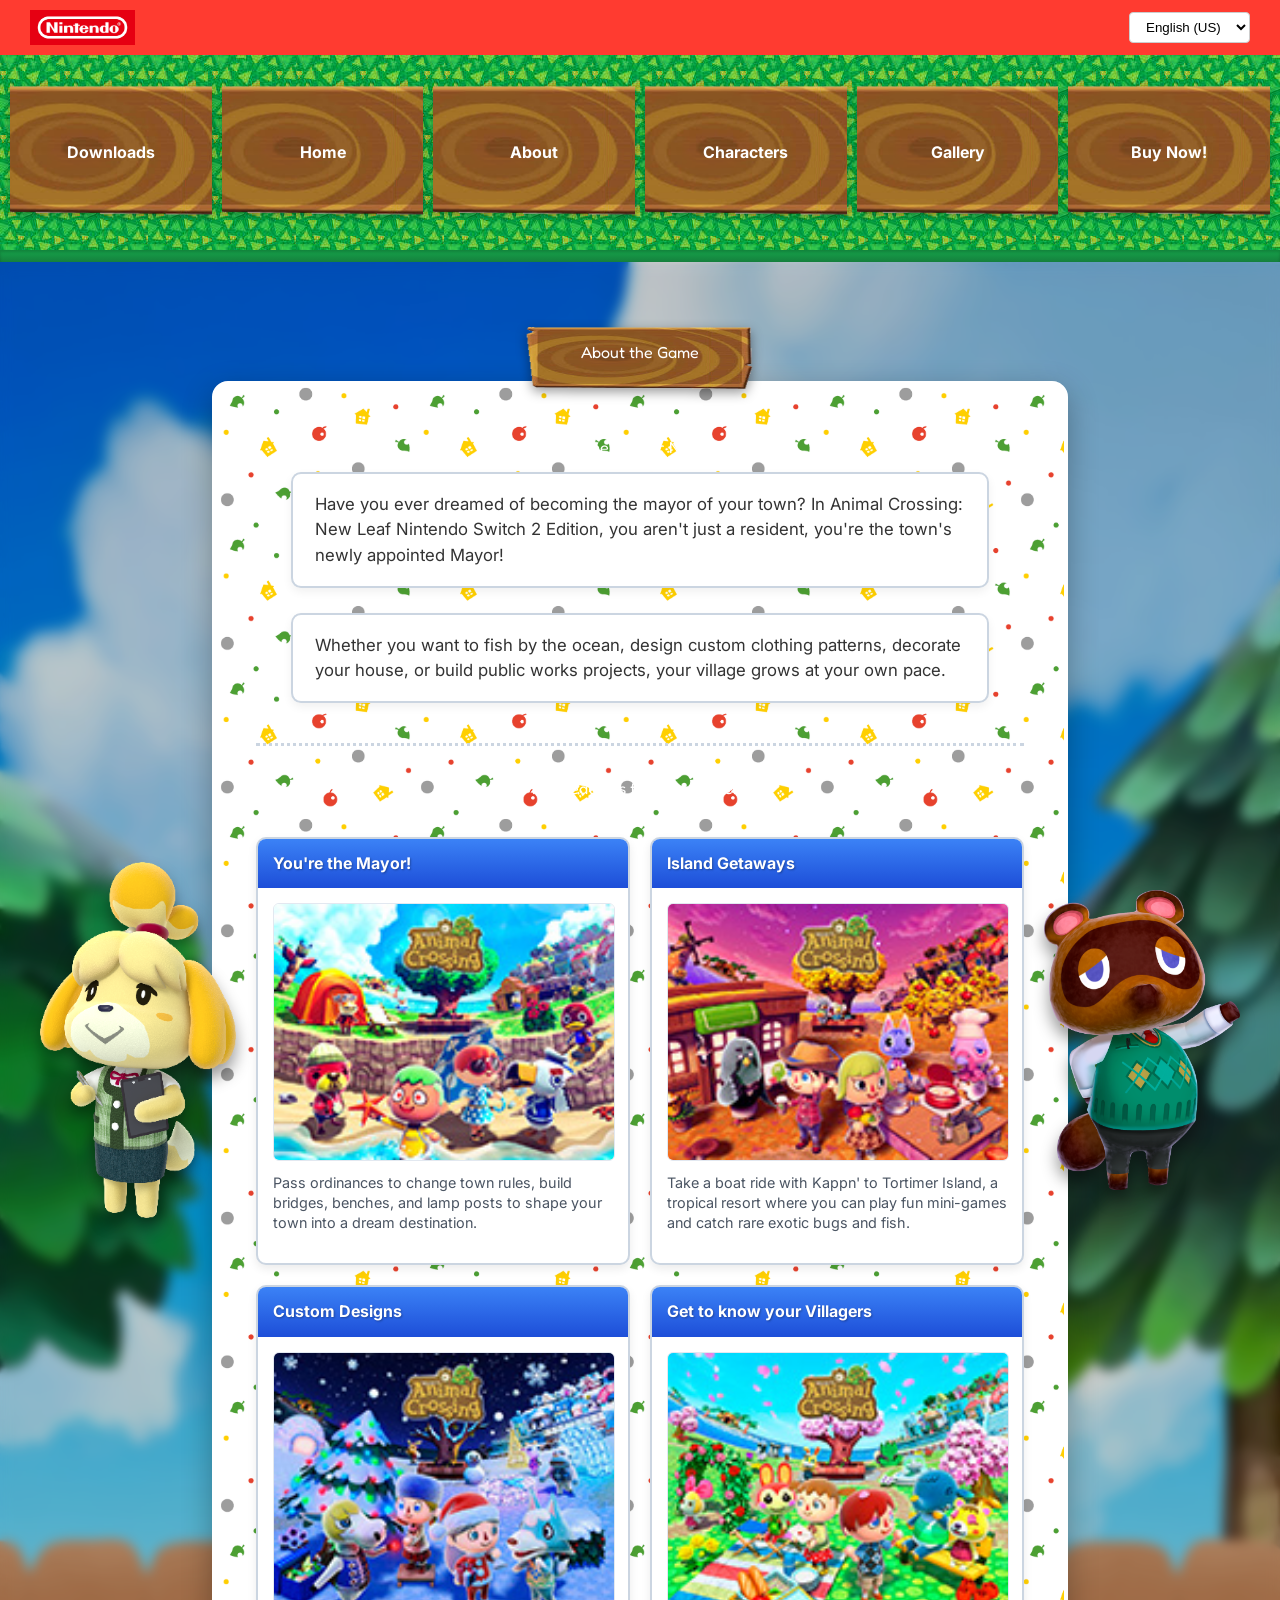
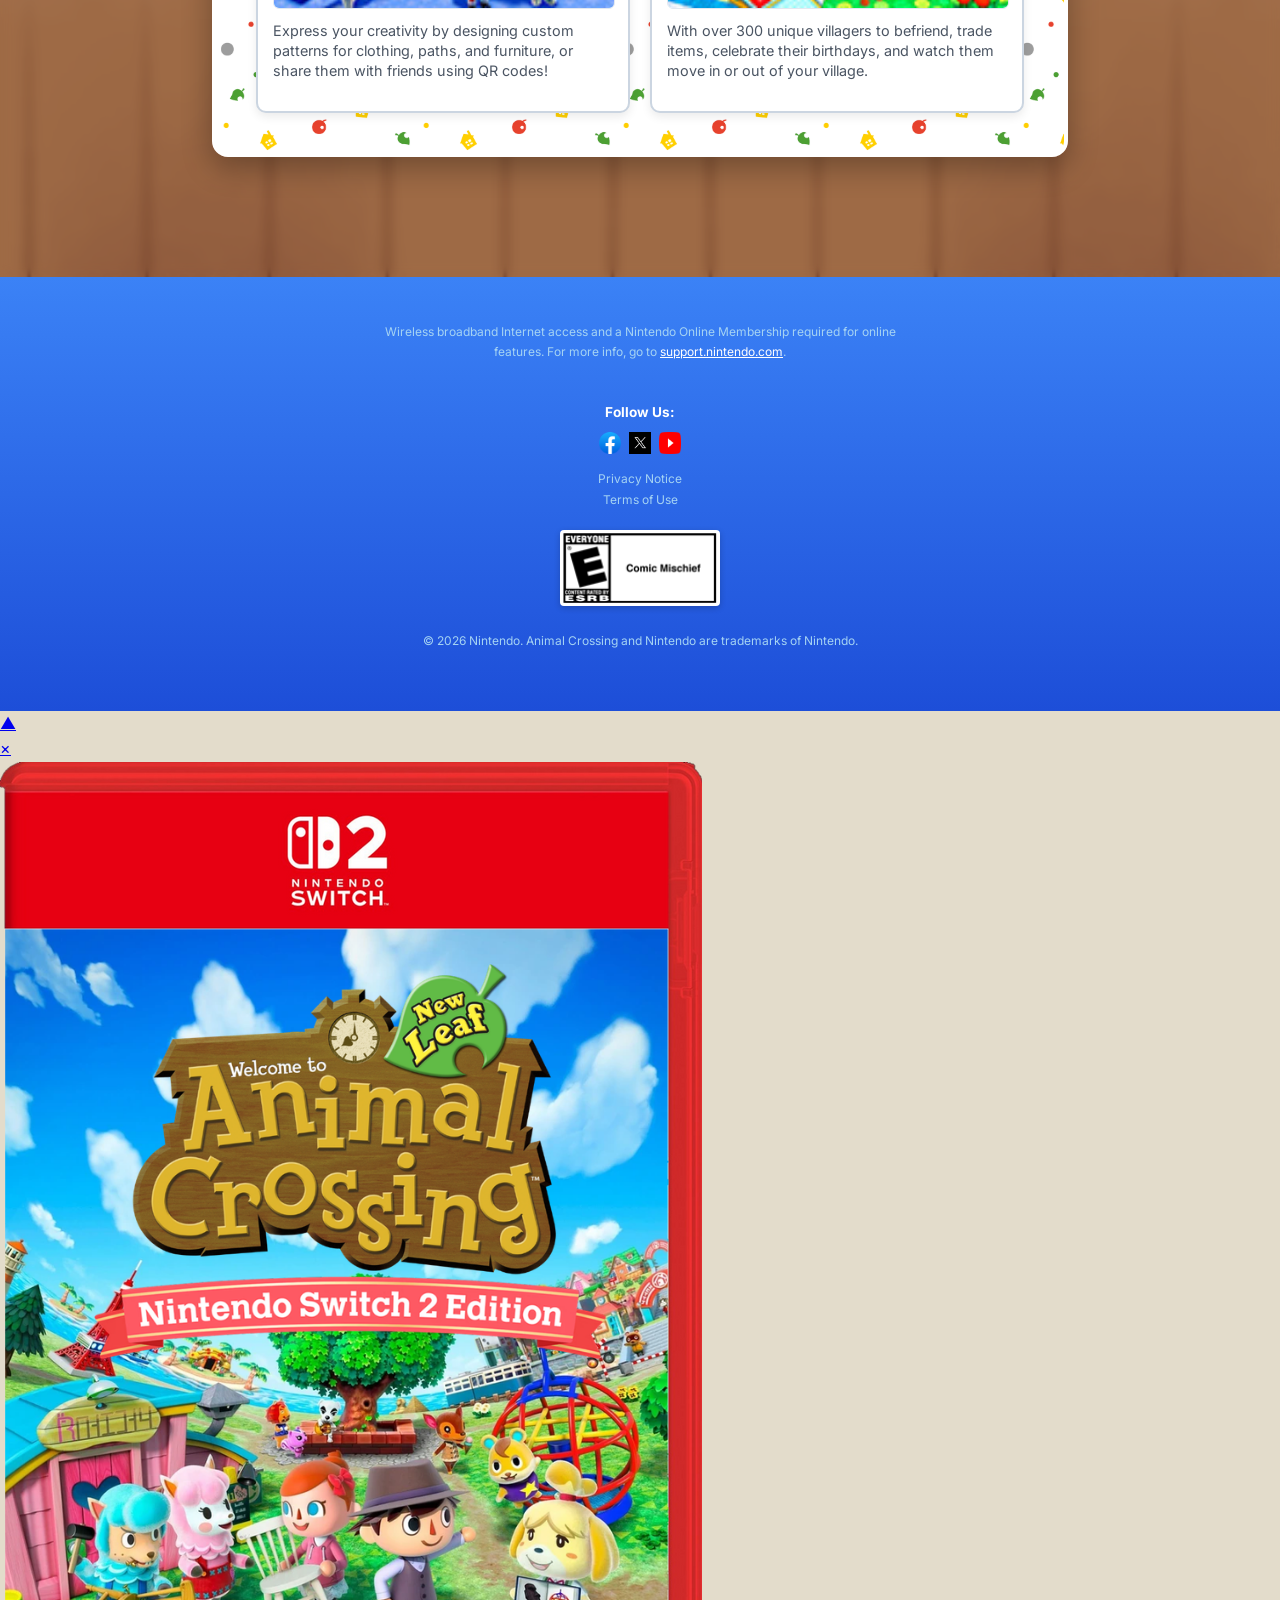
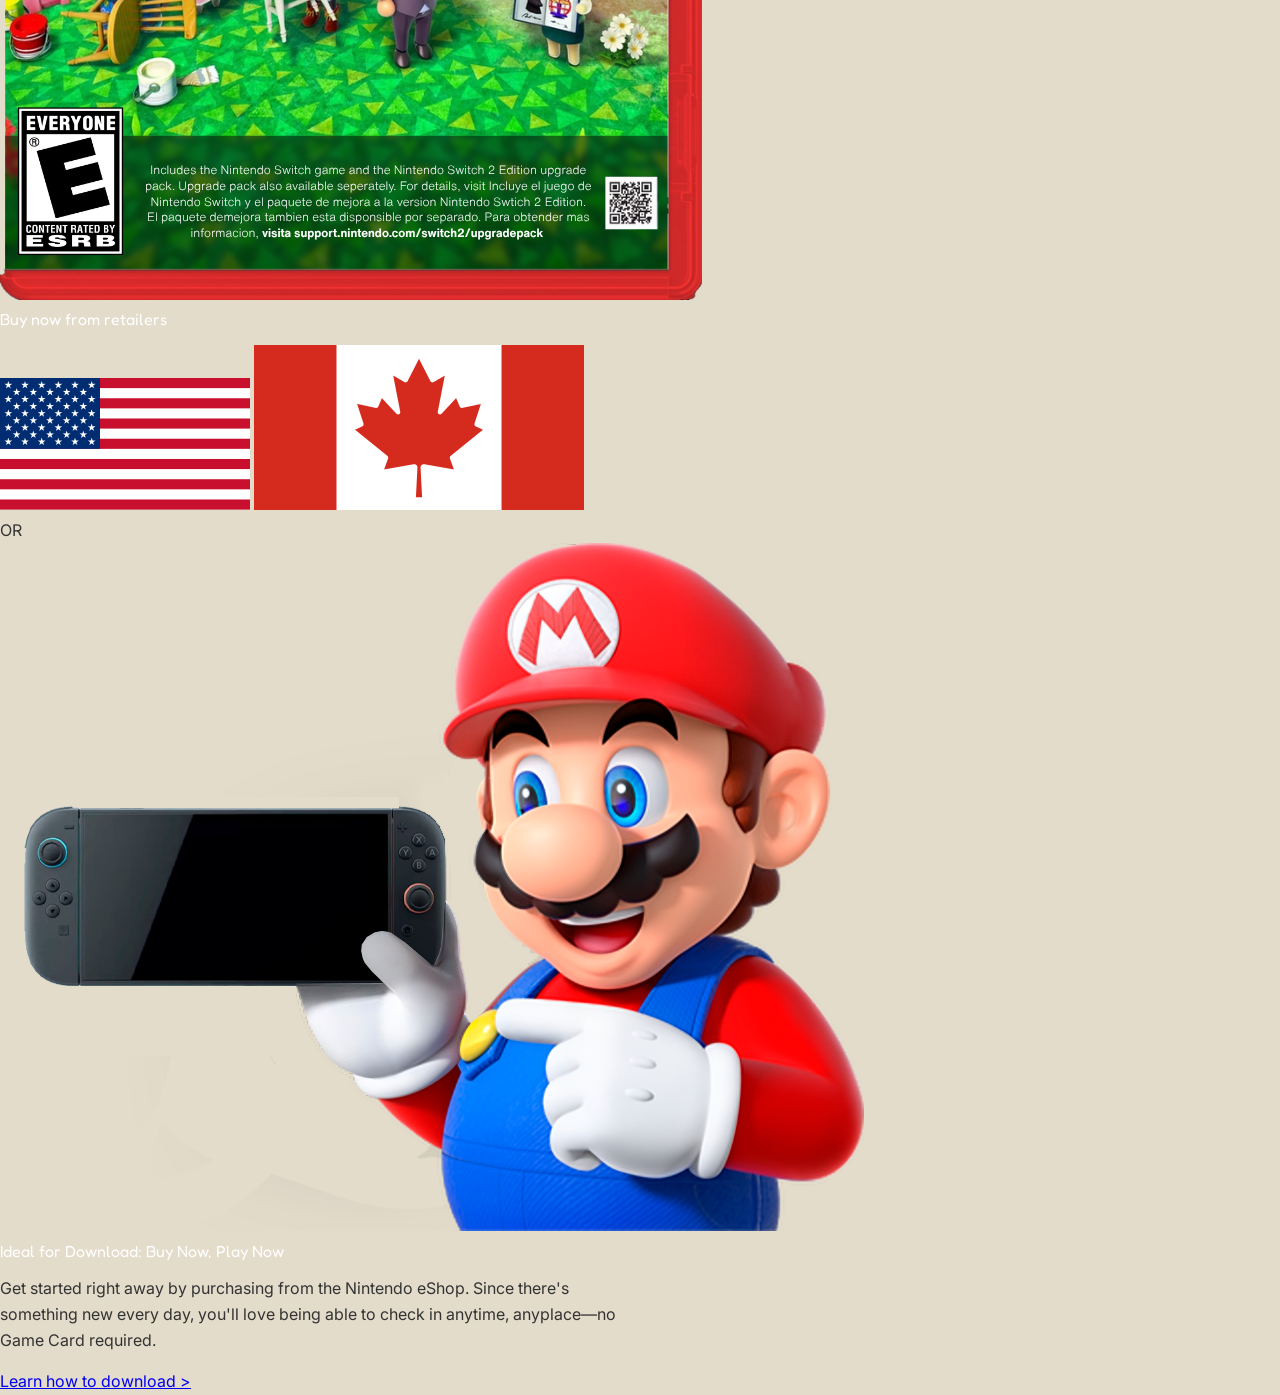
==== commit ad56fd42: "Modal Addition" ====
--- a/about.html
+++ b/about.html
@@ -150,4 +150,33 @@
             <p>&copy; 2026 Nintendo. Animal Crossing and Nintendo are trademarks of Nintendo.</p>
         </div>
     </footer>
-</body>+
+    <a href="#top" class="back-to-top-btn" aria-label="Back to top">▲</a>
+
+    <div id="buy-modal" class="modal-overlay">
+        <div class="modal-content">
+            <a href="#" class="modal-close" aria-label="Close">&times;</a>
+            <div class="modal-section">
+                <img src="images/game_cover.png" alt="Game Cover" class="modal-game-cover">
+                <div class="modal-retailer-info">
+                    <h3>Buy now from retailers</h3>
+                    <div class="modal-flags">
+                        <a href="#"><img src="images/usa.webp" alt="USA Flag"></a>
+                        <a href="#"><img src="images/canada.webp" alt="Canada Flag"></a>
+                    </div>
+                </div>
+            </div>
+            <div class="modal-divider"><span>OR</span></div>
+            <div class="modal-section">
+                <img src="images/console.png" alt="Nintendo Console" class="modal-console-img">
+                <div class="modal-download-info">
+                    <h3>Ideal for Download: Buy Now, Play Now</h3>
+                    <p>Get started right away by purchasing from the Nintendo eShop. Since there's something new every day, you'll love being able to check in anytime, anyplace—no Game Card required.</p>
+                    <a href="#" class="modal-link">Learn how to download &gt;</a>
+                </div>
+            </div>
+        </div>
+    </div>
+
+</body>
+</html>
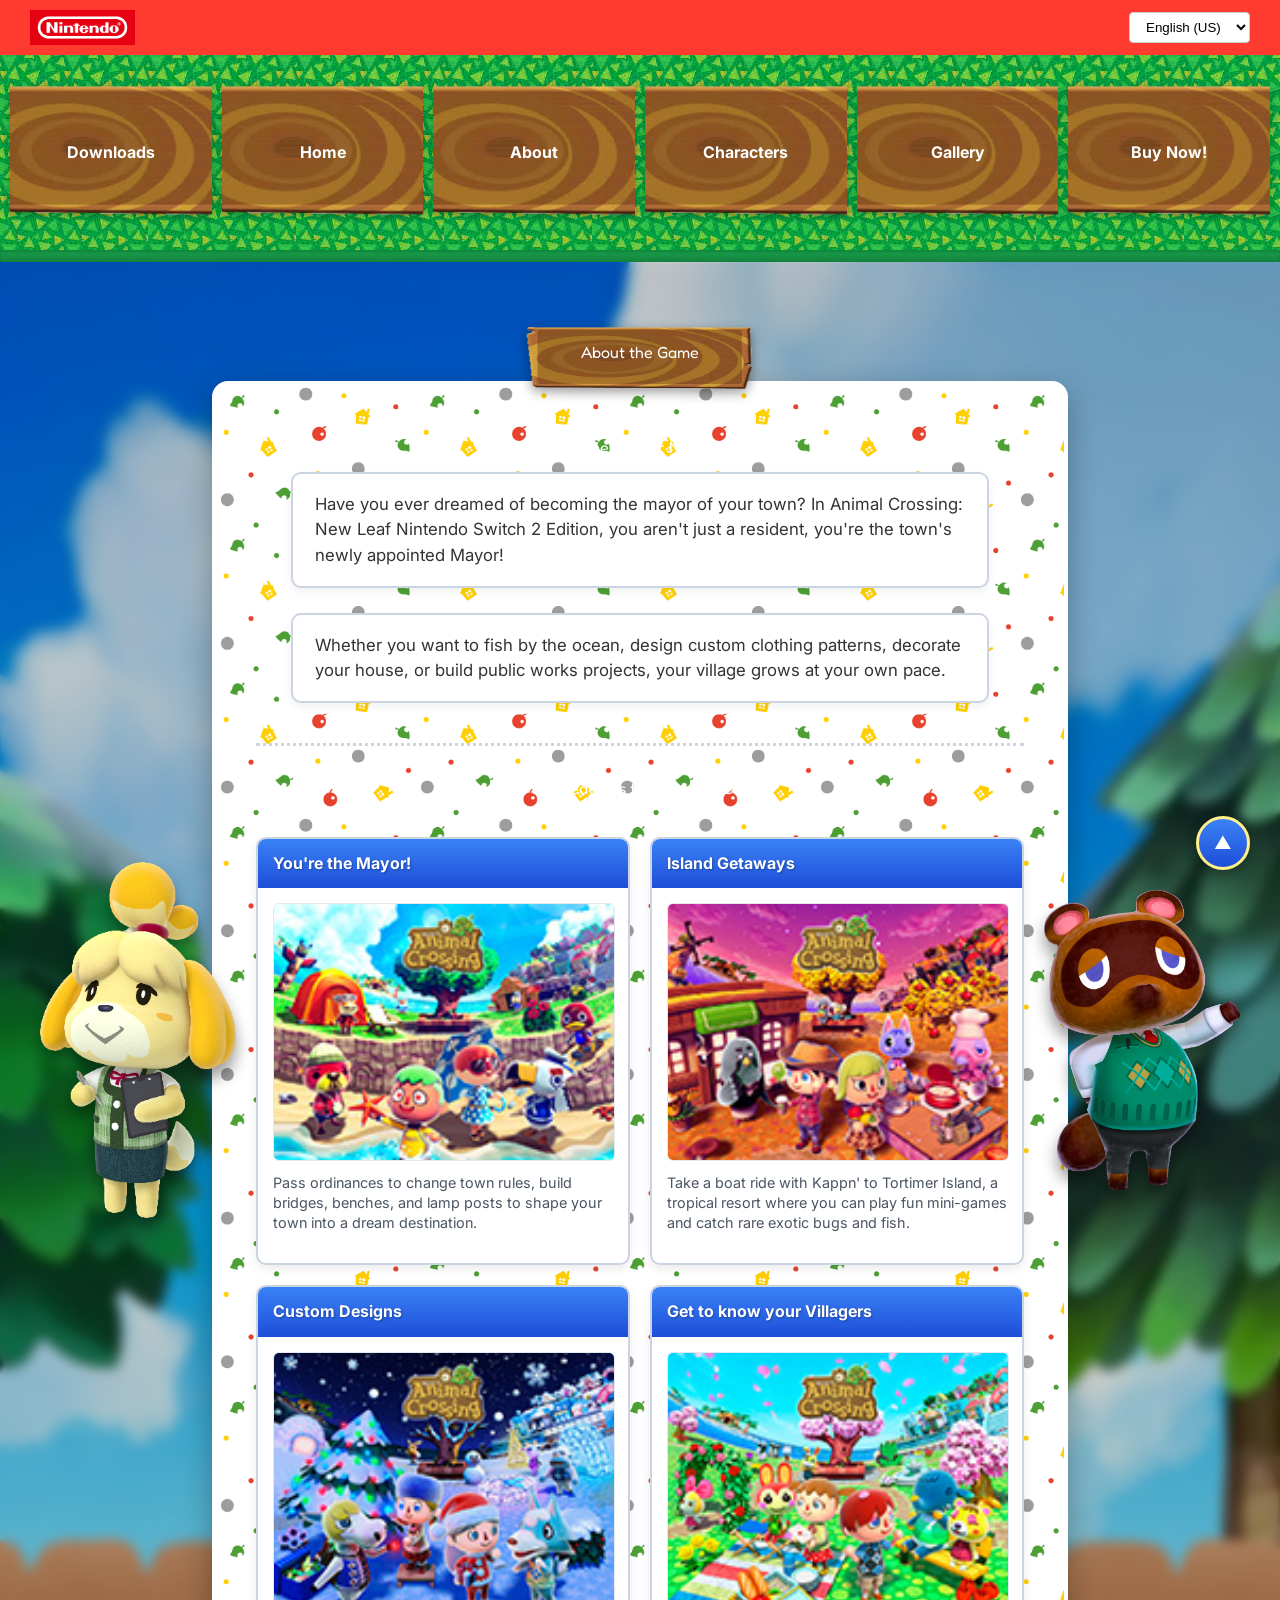
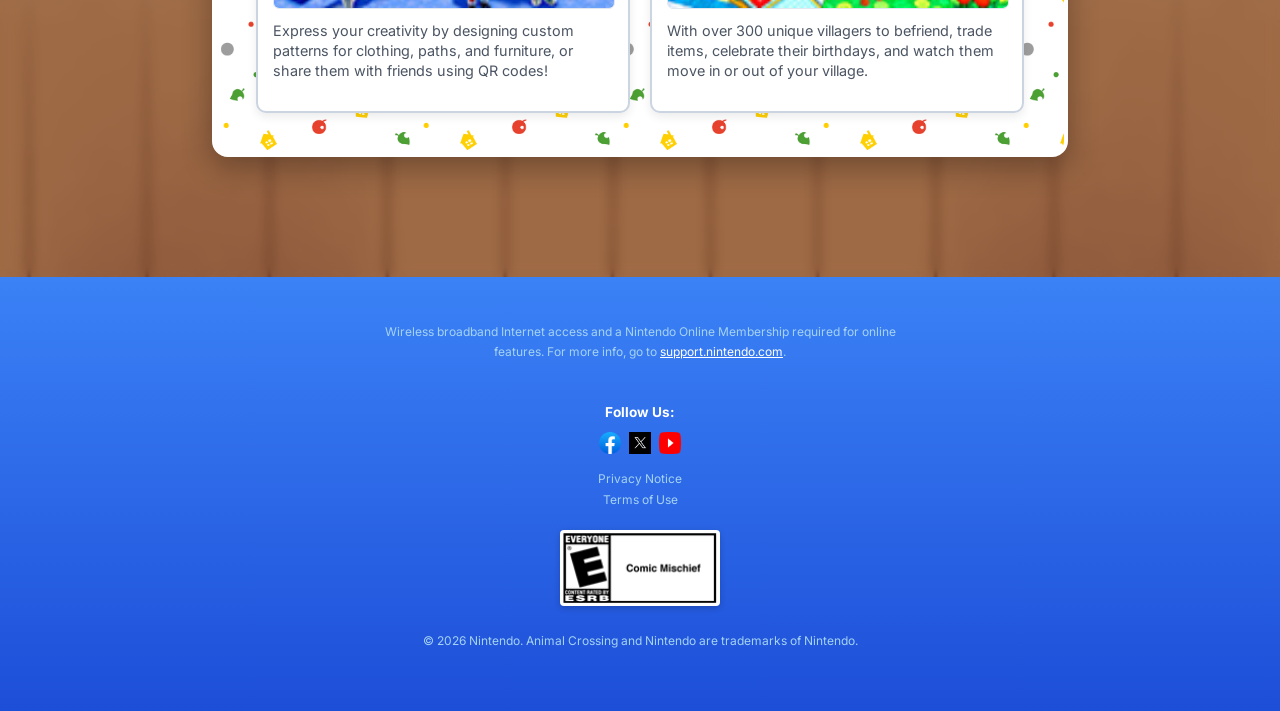
==== commit 20ce240e: "Summary" ====
--- a/about.html
+++ b/about.html
@@ -36,8 +36,8 @@
         <a href="index.html" class="nav-item">Home</a>
         <a href="about.html" class="nav-item">About</a>
         <a href="characters.html" class="nav-item">Characters</a>
-        <a href="#" class="nav-item">Gallery</a>
-        <a href="#" class="nav-item">Buy Now!</a>
+        <a href="gallery.html" class="nav-item">Gallery</a>
+        <a href="#buy-modal" class="nav-item">Buy Now!</a>
     </div>
 </nav>
 
@@ -124,20 +124,20 @@
 
 <footer class="site-footer">
         <div class="footer-legal-text">
-            <p>Wireless broadband Internet access and a Nintendo Online Membership required for online features. For more info, go to <a href="https://support.nintendo.com" target="_blank">support.nintendo.com</a>.</p>
+            <p>Wireless broadband Internet access and a Nintendo Online Membership required for online features. For more info, go to <a href="https://en-americas-support.nintendo.com/app/region/d/home" target="_blank">support.nintendo.com</a>.</p>
         </div>
 
         <div class="footer-badges-row">
             <div class="footer-social-col">
                 <span class="follow-text">Follow Us:</span>
                 <div class="social-icons">
-                    <a href="#" aria-label="Facebook"><img src="images/facebook.webp" alt=""></a>
-                    <a href="#" aria-label="Twitter"><img src="images/twitter.webp" alt=""></a>
-                    <a href="#" aria-label="YouTube"><img src="images/youtube.webp" alt=""></a>
+                    <a href="https://www.facebook.com/NintendoAmerica?cd=true" aria-label="Facebook"><img src="images/facebook.webp" alt=""></a>
+                    <a href="https://twitter.com/NintendoAmerica?cd=true" aria-label="Twitter"><img src="images/twitter.webp" alt=""></a>
+                    <a href="https://www.youtube.com/nintendo?cd=true" aria-label="YouTube"><img src="images/youtube.webp" alt=""></a>
                 </div>
                 <div class="footer-policy-links">
-                    <a href="#">Privacy Notice</a>
-                    <a href="#">Terms of Use</a>
+                    <a href="https://www.nintendo.com/us/privacy-policy/?cd=true">Privacy Notice</a>
+                    <a href="https://www.nintendo.com/us/terms-of-use/?cd=true">Terms of Use</a>
                 </div>
             </div>
 
@@ -161,8 +161,8 @@
                 <div class="modal-retailer-info">
                     <h3>Buy now from retailers</h3>
                     <div class="modal-flags">
-                        <a href="#"><img src="images/usa.webp" alt="USA Flag"></a>
-                        <a href="#"><img src="images/canada.webp" alt="Canada Flag"></a>
+                        <a href="https://www.nintendo.com/us/store/"><img src="images/usa.webp" alt="USA Flag"></a>
+                        <a href="https://www.nintendo.com/en-ca/store/"><img src="images/canada.webp" alt="Canada Flag"></a>
                     </div>
                 </div>
             </div>
@@ -172,7 +172,7 @@
                 <div class="modal-download-info">
                     <h3>Ideal for Download: Buy Now, Play Now</h3>
                     <p>Get started right away by purchasing from the Nintendo eShop. Since there's something new every day, you'll love being able to check in anytime, anyplace—no Game Card required.</p>
-                    <a href="#" class="modal-link">Learn how to download &gt;</a>
+                    <a href="https://www.nintendo.com/en-gb/Support/Purchases-Subscriptions/Digital-Game-Purchases-Through-the-Nintendo-Website-FAQ-1379003.html?srsltid=AYCX9vLdvreAInrNzUmJSNAEysF9SSKNwfZWsGIy0YYupl8mNt0FtLZ0" class="modal-link">Learn how to download &gt;</a>
                 </div>
             </div>
         </div>
--- a/style.css
+++ b/style.css
@@ -637,6 +637,223 @@
     outline-offset: 2px;
     box-shadow: 0 0 0 5px #ffffff;
     }
+
+    .gallery-grid {
+    display: grid;
+    grid-template-columns: repeat(auto-fit, minmax(250px, 1fr));
+    gap: 20px;
+    margin-top: 35px;
+}
+
+.gallery-card {
+    background-color: #ffffff;
+    border: 2px solid #cbd5e1;
+    border-radius: 10px;
+    overflow: hidden;
+    box-shadow: 0 4px 10px rgba(0, 0, 0, 0.08);
+    display: flex;
+    flex-direction: column;
+    text-align: left;
+    transition: transform 0.2s ease, box-shadow 0.2s ease;
+}
+
+.gallery-card:hover {
+    transform: translateY(-3px);
+    box-shadow: 0 6px 15px rgba(0, 0, 0, 0.15);
+}
+
+.gallery-img-box {
+    width: 100%;
+    height: 160px;
+    background-color: #f1f5f9;
+    overflow: hidden;
+    display: flex;
+    align-items: center;
+    justify-content: center;
+    border-bottom: 1px solid #e2e8f0;
+}
+
+.gallery-img-box img {
+    width: 100%;
+    height: 100%;
+    object-fit: cover;
+    display: block;
+    transition: transform 0.3s ease;
+}
+
+.gallery-card:hover .gallery-img-box img {
+    transform: scale(1.05);
+}
+
+.gallery-caption {
+    padding: 15px;
+    font-size: 0.9rem;
+    font-weight: bold;
+    color: #1f2937;
+    text-align: center;
+    background-color: #ffffff;
+}
+
+.back-to-top-btn {
+    position: fixed;
+    bottom: 30px;
+    right: 30px;
+    background: linear-gradient(to bottom, #3b82f6, #1d4ed8);
+    color: #ffffff;
+    border: 3px solid #fef08a;
+    border-radius: 50%;
+    width: 48px;
+    height: 48px;
+    font-size: 1.1rem;
+    text-decoration: none;
+    display: flex;
+    align-items: center;
+    justify-content: center;
+    box-shadow: 0 4px 12px rgba(0, 0, 0, 0.3);
+    z-index: 1000;
+    transition: transform 0.2s ease, background 0.2s ease;
+}
+
+.back-to-top-btn:hover {
+    transform: scale(1.1);
+    background: linear-gradient(to bottom, #60a5fa, #2563eb);
+}
+
+.modal-overlay {
+    display: none;
+    position: fixed;
+    top: 0;
+    left: 0;
+    width: 100%;
+    height: 100%;
+    background-color: rgba(0, 0, 0, 0.6);
+    justify-content: center;
+    align-items: center;
+    z-index: 2000;
+    padding: 20px;
+}
+
+.modal-overlay:target {
+    display: flex;
+}
+
+.modal-content {
+    background-color: #ffffff;
+    border-radius: 12px;
+    width: 100%;
+    max-width: 600px;
+    padding: 40px 35px 30px 35px;
+    position: relative;
+    box-shadow: 0 10px 30px rgba(0, 0, 0, 0.3);
+    display: flex;
+    flex-direction: column;
+    gap: 20px;
+}
+
+.modal-close {
+    position: absolute;
+    top: 0;
+    right: 0;
+    background-color: #dc2626;
+    color: #ffffff;
+    width: 45px;
+    height: 45px;
+    border-top-right-radius: 12px;
+    border-bottom-left-radius: 12px;
+    font-size: 1.8rem;
+    font-weight: bold;
+    text-decoration: none;
+    display: flex;
+    align-items: center;
+    justify-content: center;
+    transition: background-color 0.2s ease;
+}
+
+.modal-close:hover {
+    background-color: #b91c1c;
+}
+
+.modal-section {
+    display: flex;
+    align-items: center;
+    gap: 25px;
+}
+
+.modal-game-cover {
+    width: 120px;
+    height: auto;
+    object-fit: contain;
+}
+
+.modal-console-img {
+    width: 150px;
+    height: auto;
+    object-fit: contain;
+}
+
+.modal-retailer-info {
+    text-align: center;
+    flex-grow: 1;
+}
+
+.modal-retailer-info h3,
+.modal-download-info h3 {
+    margin: 0 0 12px 0;
+    font-size: 1.15rem;
+    color: #111111;
+}
+
+.modal-flags {
+    display: flex;
+    justify-content: center;
+    gap: 20px;
+}
+
+.modal-flags img {
+    width: 95px;
+    height: auto;
+    border-radius: 6px;
+    box-shadow: 0 3px 8px rgba(0, 0, 0, 0.2);
+    transition: transform 0.2s ease;
+}
+
+.modal-flags img:hover {
+    transform: scale(1.05);
+}
+
+.modal-download-info p {
+    margin: 0 0 10px 0;
+    font-size: 0.85rem;
+    color: #4b5563;
+    line-height: 1.5;
+}
+
+.modal-link {
+    color: #ea580c;
+    font-weight: bold;
+    font-size: 0.85rem;
+    text-decoration: none;
+}
+
+.modal-link:hover {
+    text-decoration: underline;
+}
+
+.modal-divider {
+    text-align: center;
+    border-bottom: 2px solid #e5e7eb;
+    line-height: 0.1em;
+    margin: 15px 0;
+}
+
+.modal-divider span {
+    background: #ffffff;
+    padding: 0 15px;
+    color: #9ca3af;
+    font-weight: bold;
+    font-size: 0.85rem;
+    letter-spacing: 1px;
+    }
 }
 
 
@@ -718,6 +935,12 @@
                 transition: none;
             }
         }
+
+        @media (max-width: 600px) {
+        .modal-section {
+            flex-direction: column;
+            text-align: center;
+        }
     }
 }
 
